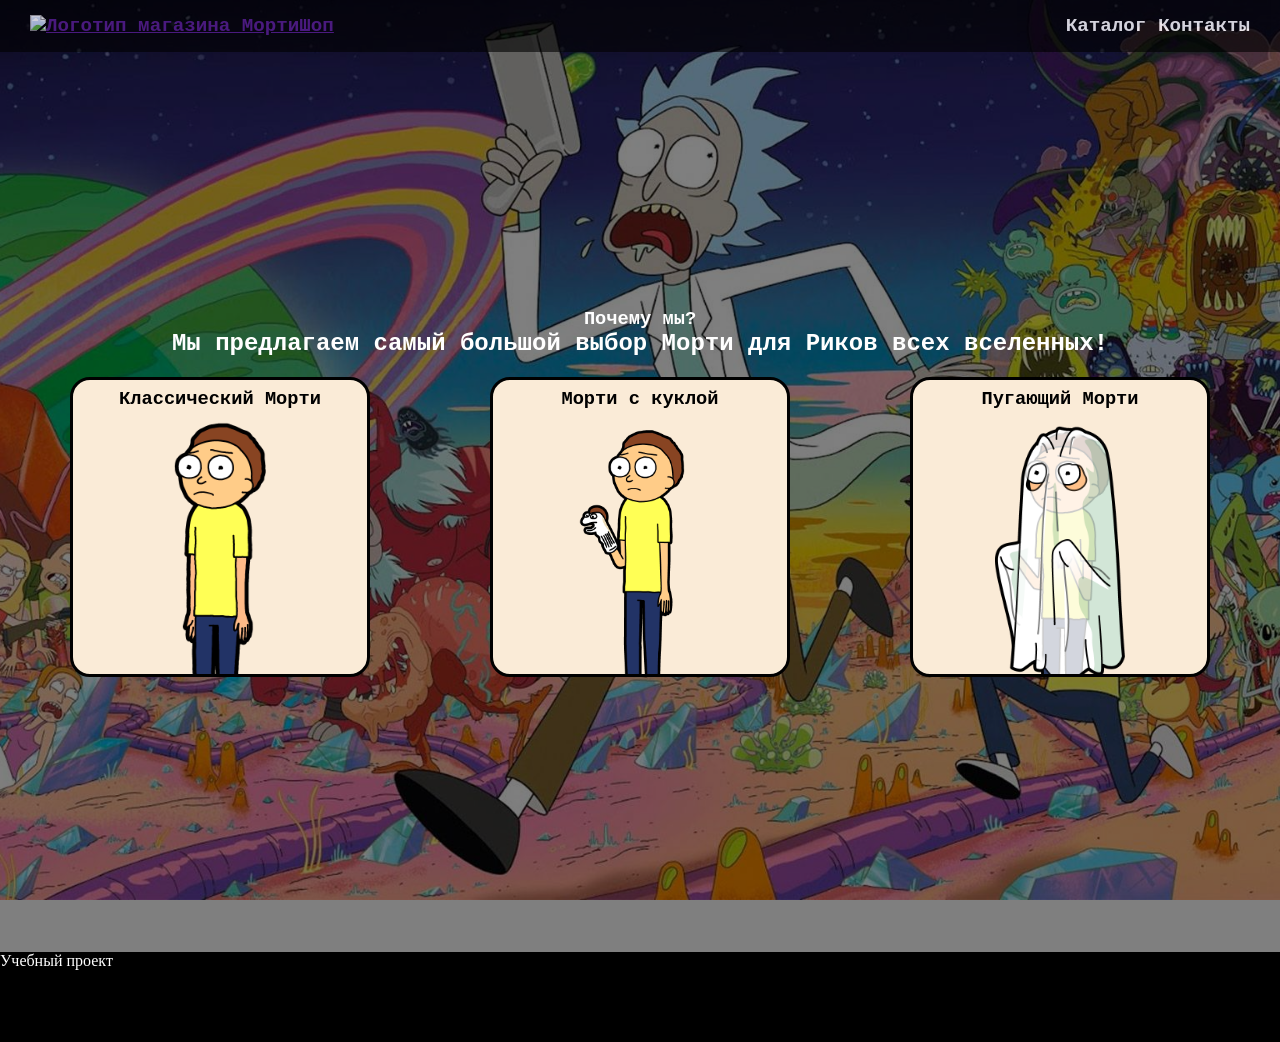
==== index.html @ c3d55243 "v1.0" ====
<!DOCTYPE html>
<html lang="ru">
<head>
    <meta charset="UTF-8">
    <meta name="viewport" content="width=device-width, initial-scale=1.0">
    <title>MortyShop</title>
    <link rel="stylesheet" href="style.css">
</head>
<body>
    <section class="background">
        <header class="header">
            <div>
                <a href="">
                    <img src="images/logo.jpg" alt="Логотип магазина МортиШоп" class="logo">
                </a>
            </div>
            <nav class="header_buttons">
                Каталог
                Контакты
            </nav>
        </header>
        <section class="hero_section">
            <h1>
                Почему мы?
            </h1>
            <h2>
                Мы предлагаем самый большой выбор Морти для Риков всех вселенных!
            </h2>
            <section class="morty_cards_section">
                <section class="morty_card">
                    <h3>Классический Морти</h3>
                    <img src="images/Mortys/Morty.webp" alt="">
                </section>

                <section class="morty_card">
                    <h3>Морти с куклой</h3>
                    <img src="images/Mortys/MortyPuppetMortyFront.png" alt="">
                </section>

                <section class="morty_card">
                    <h3>Пугающий Морти</h3>
                    <img src="images/Mortys/Spoooky_Morty.webp" alt="">
                </section>

                
            </section>
        </section>
        <footer class="footer">
            Учебный проект
        </footer>
    </section>
</body>
</html>
---- style.css ----
* {
  margin: 0;
  padding: 0;
  box-sizing: border-box;
}

html, body {
  width: 100%;
  min-height: 100%;
  margin: 0;
  padding: 0;
}

.background {
    min-height: 100vh;
    min-height: 100dvh;
    background-image: url(images/background.jpg);
    background-position: center center;
    background-repeat: no-repeat;
    background-attachment: fixed;
    background-size: cover;
}

.header {
    display: flex;
    justify-content: space-between;
    align-items: center;
    padding: 15px 30px;
    background-color: rgba(0, 0, 0);
    color: white;
    font-family: 'Courier New', Courier, monospace;
    font-size: larger;
    font-weight: bold;
    opacity: 0.8;
}

.logo {
    height: 10vh;
}

.hero_section {
    background-color: rgba(0, 0, 0, 0.5);
    color: white;
    font-family: 'Courier New', Courier, monospace;
    min-height: 100dvh;
    width: 100%;
    display: flex;
    flex-direction: column;
    justify-content: center;
    align-items: center;
}

.morty_cards_section {
    display: grid;
    grid-template-columns: repeat(auto-fit, minmax(300px, 1fr));
    gap: 20px;
    padding: 20px;
    justify-items: center;
    width: 100%;
    max-width: 1300px;
}

.morty_card {
    width: 300px;
    height: 300px;
    border: 3px solid black;
    background-color: antiquewhite;
    border-radius: 20px;
    display: flex;
    flex-direction: column;
    color: black;
    align-items: center;
    text-align: center;
    overflow: hidden;
}

.morty_card h3 {
    margin: 8px 0 12px;
    width: 100%;;
}

.morty_card img {
    min-height: 0;
    object-fit: contain;
    flex: 1;
    width: 100%;
}

.footer {
    background-color: black;
    color: white;
    height: 10vh;
    display: flex;
}
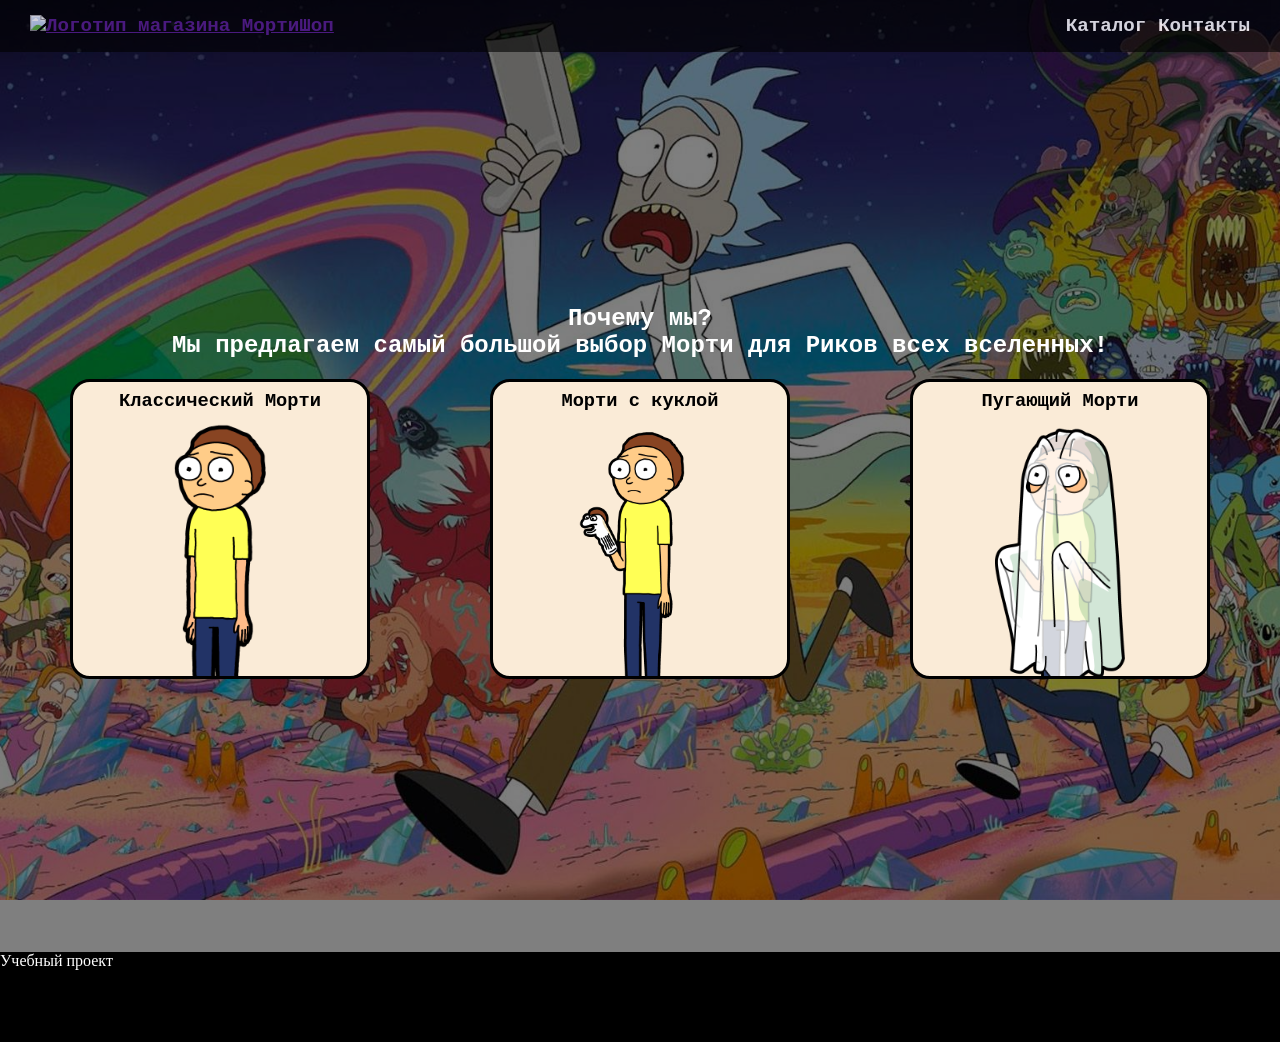
==== commit b9f07ad7: "fix: Missing logo fix" ====
--- a/index.html
+++ b/index.html
@@ -7,7 +7,7 @@
     <link rel="stylesheet" href="style.css">
 </head>
 <body>
-    <section class="background">
+    <div class="background">
         <header class="header">
             <div>
                 <a href="">
@@ -27,6 +27,7 @@
                 Мы предлагаем самый большой выбор Морти для Риков всех вселенных!
             </h2>
             <section class="morty_cards_section">
+                
                 <section class="morty_card">
                     <h3>Классический Морти</h3>
                     <img src="images/Mortys/Morty.webp" alt="">
@@ -42,12 +43,12 @@
                     <img src="images/Mortys/Spoooky_Morty.webp" alt="">
                 </section>
 
-                
+
             </section>
         </section>
         <footer class="footer">
             Учебный проект
         </footer>
-    </section>
+    </div>
 </body>
 </html>
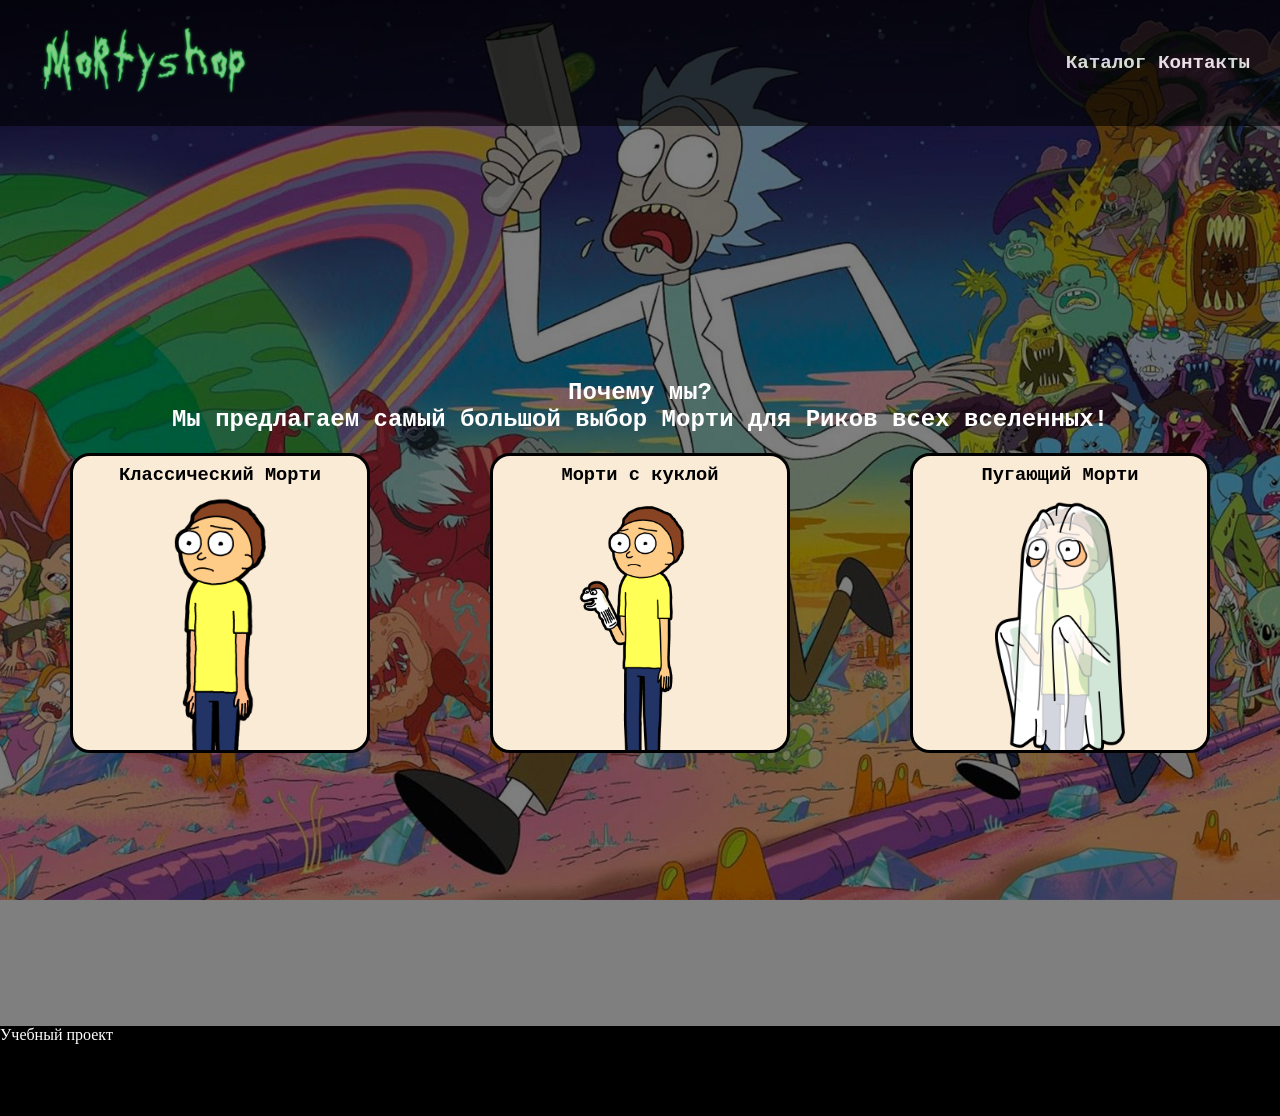
==== commit 90ddeb9c: "fix: images/logo.jpg changed to images/Logo.jpg" ====
--- a/index.html
+++ b/index.html
@@ -11,7 +11,7 @@
         <header class="header">
             <div>
                 <a href="">
-                    <img src="images/logo.jpg" alt="Логотип магазина МортиШоп" class="logo">
+                    <img src="images/Logo.jpg" alt="Логотип магазина МортиШоп" class="logo">
                 </a>
             </div>
             <nav class="header_buttons">
@@ -27,7 +27,7 @@
                 Мы предлагаем самый большой выбор Морти для Риков всех вселенных!
             </h2>
             <section class="morty_cards_section">
-                
+
                 <section class="morty_card">
                     <h3>Классический Морти</h3>
                     <img src="images/Mortys/Morty.webp" alt="">
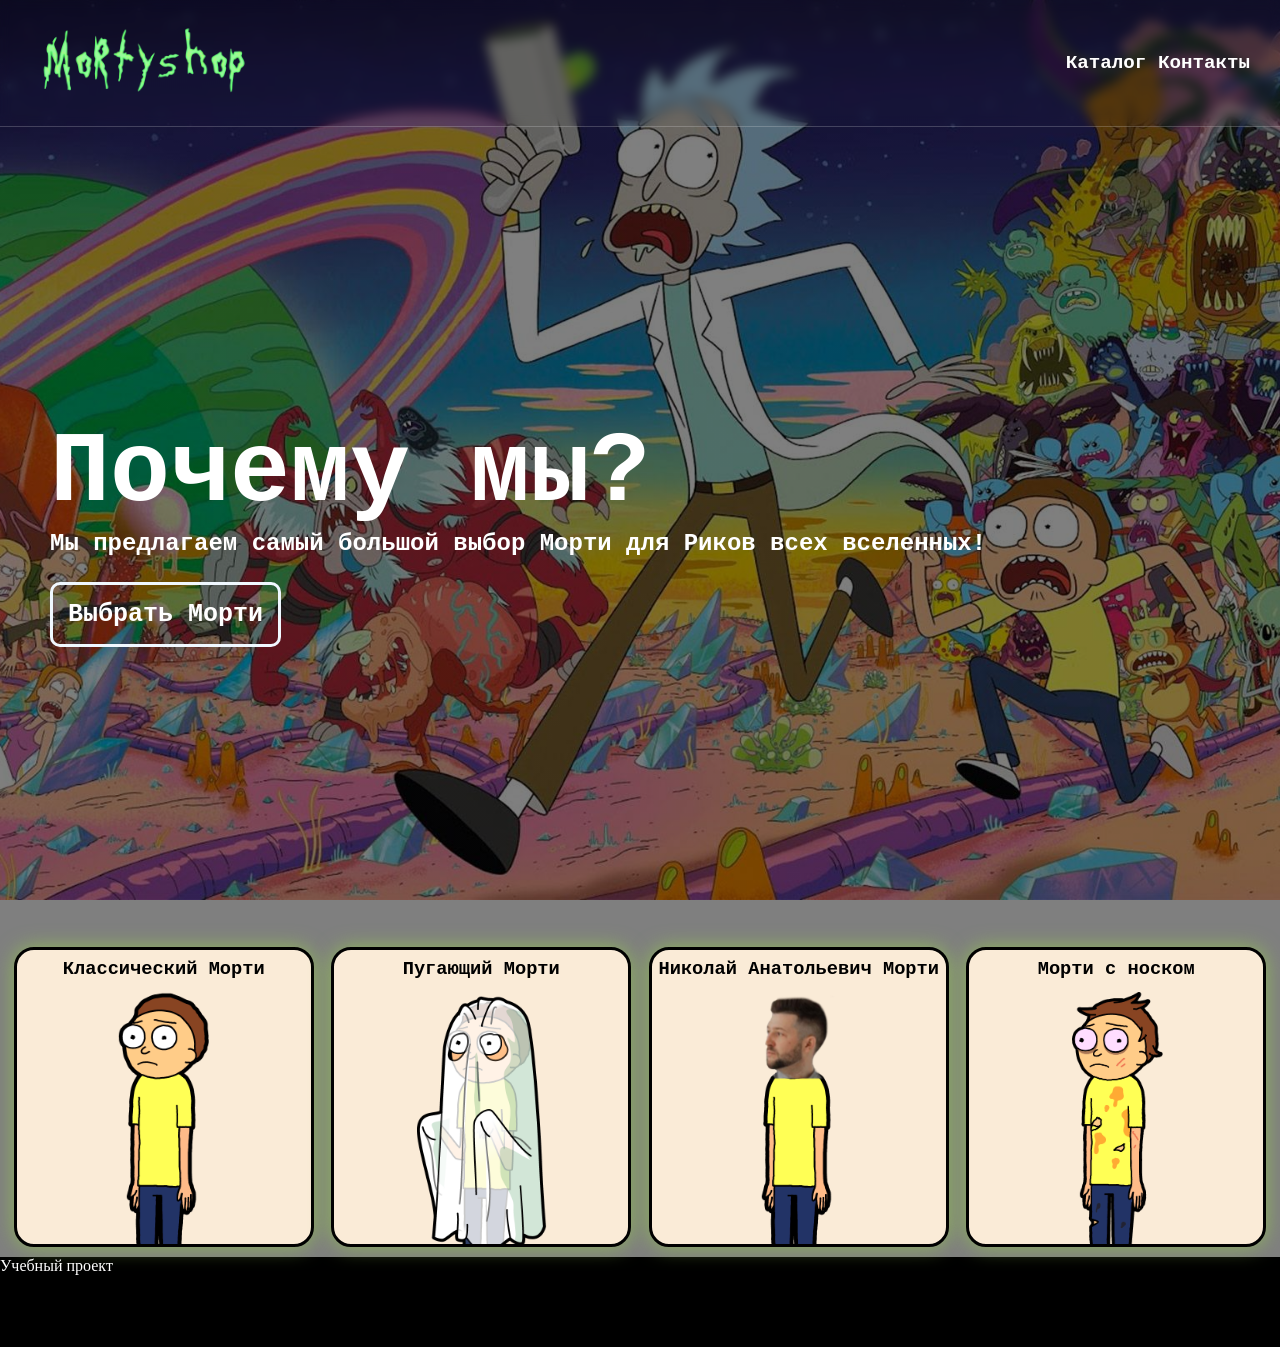
==== commit b0cab701: "feat: header changes" ====
--- a/index.html
+++ b/index.html
@@ -8,10 +8,11 @@
 </head>
 <body>
     <div class="background">
+
         <header class="header">
             <div>
                 <a href="">
-                    <img src="images/Logo.jpg" alt="Логотип магазина МортиШоп" class="logo">
+                    <img src="images/Logo.png" alt="Логотип магазина МортиШоп" class="logo">
                 </a>
             </div>
             <nav class="header_buttons">
@@ -19,6 +20,7 @@
                 Контакты
             </nav>
         </header>
+
         <section class="hero_section">
             <h1>
                 Почему мы?
@@ -26,26 +28,31 @@
             <h2>
                 Мы предлагаем самый большой выбор Морти для Риков всех вселенных!
             </h2>
-            <section class="morty_cards_section">
+            <a href="#catalog" class="catalog_button">Выбрать Морти</a>
+        </section>
 
-                <section class="morty_card">
-                    <h3>Классический Морти</h3>
-                    <img src="images/Mortys/Morty.webp" alt="">
-                </section>
+        <section class="morty_cards_section" id="catalog">
+            <section class="morty_card">
+                <h3>Классический Морти</h3>
+                <img src="images/Mortys/Morty.webp" alt="">
+            </section>
 
-                <section class="morty_card">
-                    <h3>Морти с куклой</h3>
-                    <img src="images/Mortys/MortyPuppetMortyFront.png" alt="">
-                </section>
+            <section class="morty_card">
+                <h3>Пугающий Морти</h3>
+                <img src="images/Mortys/Spoooky_Morty.webp" alt="">
+            </section>
 
-                <section class="morty_card">
-                    <h3>Пугающий Морти</h3>
-                    <img src="images/Mortys/Spoooky_Morty.webp" alt="">
-                </section>
+            <section class="morty_card">
+                <h3>Николай Анатольевич Морти</h3>
+                <img src="images/Mortys/NikolayAnatolievichMorty.png" alt="">
+            </section>
 
-
+            <section class="morty_card">
+                <h3>Морти с носком</h3>
+                <img src="images/Mortys/Scruffy_Morty.webp" alt="">
             </section>
         </section>
+
         <footer class="footer">
             Учебный проект
         </footer>
--- a/style.css
+++ b/style.css
@@ -9,29 +9,31 @@
   min-height: 100%;
   margin: 0;
   padding: 0;
+  scroll-behavior: smooth;
 }
 
 .background {
-    min-height: 100vh;
     min-height: 100dvh;
-    background-image: url(images/background.jpg);
-    background-position: center center;
-    background-repeat: no-repeat;
-    background-attachment: fixed;
-    background-size: cover;
+    background:
+        linear-gradient(rgba(0, 0, 0, 0.5), rgba(0, 0, 0, 0.5)),
+        url(images/background.jpg) center / cover no-repeat fixed;
 }
 
 .header {
+    position: sticky;
+    top: 0;
+    z-index: 100%;
     display: flex;
     justify-content: space-between;
     align-items: center;
     padding: 15px 30px;
-    background-color: rgba(0, 0, 0);
+    background-color: transparent;
+    backdrop-filter: blur(6px);
+    border-bottom: 1px solid rgba(255, 255, 255, 0.2);
     color: white;
     font-family: 'Courier New', Courier, monospace;
     font-size: larger;
     font-weight: bold;
-    opacity: 0.8;
 }
 
 .logo {
@@ -39,10 +41,9 @@
 }
 
 .hero_section {
-    background-color: rgba(0, 0, 0, 0.5);
     color: white;
     font-family: 'Courier New', Courier, monospace;
-    min-height: 100dvh;
+    min-height: calc(100dvh - 90px);
     width: 100%;
     display: flex;
     flex-direction: column;
@@ -50,14 +51,53 @@
     align-items: center;
 }
 
+.hero_section h1{
+    align-self: flex-start;
+    justify-content: left;
+    font-size: 100px;
+    margin-left: 50px;
+}
+
+.hero_section h2 {
+    align-self: flex-start;
+    justify-content: left;
+    margin-left: 50px;
+}
+
+.catalog_button {
+    align-self: flex-start;
+    justify-content: left;
+    margin-left: 50px;
+    color: white;
+    font-size: 25px;
+    font-weight: 600;
+    margin-top: 25px;
+    border: 3px solid white;
+    border-radius: 10px;
+    padding: 15px;
+    border-color: aliceblue;
+    text-decoration: none;
+}
+
+.catalog_button:hover {
+    color: black;
+    background-color: white;
+}
+
+#catalog {
+    scroll-margin-top: 90px; 
+}
+
 .morty_cards_section {
     display: grid;
     grid-template-columns: repeat(auto-fit, minmax(300px, 1fr));
-    gap: 20px;
-    padding: 20px;
+    gap: 10px;
+    padding: 10px;
     justify-items: center;
     width: 100%;
     max-width: 1300px;
+    font-family: 'Courier New', Courier, monospace;
+    margin: 0 auto;
 }
 
 .morty_card {
@@ -72,6 +112,13 @@
     align-items: center;
     text-align: center;
     overflow: hidden;
+    box-shadow: 0 0 20px rgba(151, 206, 76, 0.7);
+    transition: transform 0.2s, box-shadow 0.2s;
+}
+
+.morty_card:hover {
+    transform: translateY(-6px);
+    box-shadow: 0 14px 30px rgba(0, 0, 0, 0.5);
 }
 
 .morty_card h3 {
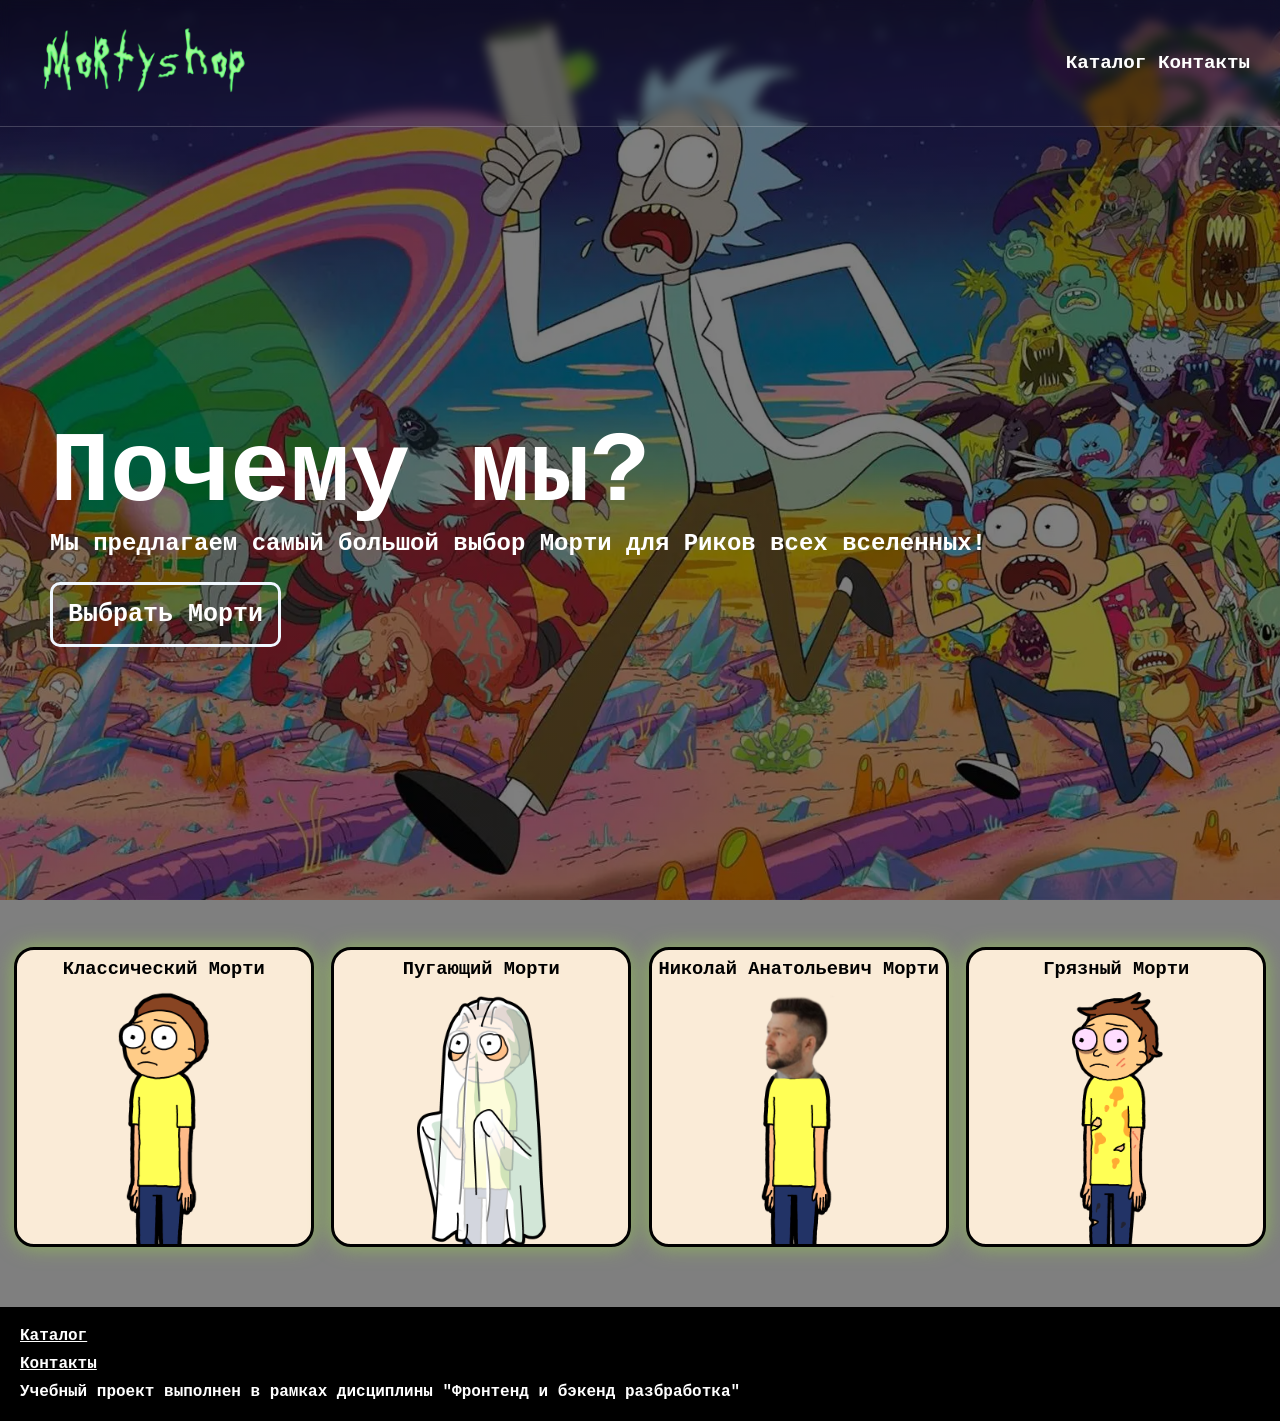
==== commit cc43f3f3: "feat: some accessibility improvements" ====
--- a/index.html
+++ b/index.html
@@ -2,6 +2,7 @@
 <html lang="ru">
 <head>
     <meta charset="UTF-8">
+    <meta name="description" content="МортиШоп — магазин Морти для Риков всех вселенных">
     <meta name="viewport" content="width=device-width, initial-scale=1.0">
     <title>MortyShop</title>
     <link rel="stylesheet" href="style.css">
@@ -21,40 +22,44 @@
             </nav>
         </header>
 
-        <section class="hero_section">
-            <h1>
-                Почему мы?
-            </h1>
-            <h2>
-                Мы предлагаем самый большой выбор Морти для Риков всех вселенных!
-            </h2>
-            <a href="#catalog" class="catalog_button">Выбрать Морти</a>
-        </section>
-
-        <section class="morty_cards_section" id="catalog">
-            <section class="morty_card">
-                <h3>Классический Морти</h3>
-                <img src="images/Mortys/Morty.webp" alt="">
+        <main>
+            <section class="hero_section">
+                <h1>
+                    Почему мы?
+                </h1>
+                <h2>
+                    Мы предлагаем самый большой выбор Морти для Риков всех вселенных!
+                </h2>
+                <a href="#catalog" class="catalog_button">Выбрать Морти</a>
             </section>
 
-            <section class="morty_card">
-                <h3>Пугающий Морти</h3>
-                <img src="images/Mortys/Spoooky_Morty.webp" alt="">
+            <section class="morty_cards_section" id="catalog">
+                <article class="morty_card">
+                    <h3>Классический Морти</h3>
+                    <img src="images/Mortys/Morty.webp" alt="Классический Морти в желтой футболке">
+                </article>
+
+                <article class="morty_card">
+                    <h3>Пугающий Морти</h3>
+                    <img src="images/Mortys/Spoooky_Morty.webp" alt="Классический Морти накрытый простыней с отверстиями для глаз">
+                </article>
+
+                <article class="morty_card">
+                    <h3>Николай Анатольевич Морти</h3>
+                    <img src="images/Mortys/NikolayAnatolievichMorty.png" alt="Николай Анатольевич Морти">
+                </article>
+
+                <article class="morty_card">
+                    <h3>Грязный Морти</h3>
+                    <img src="images/Mortys/Scruffy_Morty.webp" alt="Морти в плохом внешнем виде">
+                </article>
             </section>
-
-            <section class="morty_card">
-                <h3>Николай Анатольевич Морти</h3>
-                <img src="images/Mortys/NikolayAnatolievichMorty.png" alt="">
-            </section>
-
-            <section class="morty_card">
-                <h3>Морти с носком</h3>
-                <img src="images/Mortys/Scruffy_Morty.webp" alt="">
-            </section>
-        </section>
+        </main>
 
         <footer class="footer">
-            Учебный проект
+            <a href="">Каталог</a>
+            <a href="">Контакты</a>
+            Учебный проект выполнен в рамках дисциплины "Фронтенд и бэкенд разбработка"
         </footer>
     </div>
 </body>
--- a/style.css
+++ b/style.css
@@ -16,13 +16,13 @@
     min-height: 100dvh;
     background:
         linear-gradient(rgba(0, 0, 0, 0.5), rgba(0, 0, 0, 0.5)),
-        url(images/background.jpg) center / cover no-repeat fixed;
+        url(images/background.webp) center / cover no-repeat fixed;
 }
 
 .header {
     position: sticky;
     top: 0;
-    z-index: 100%;
+    z-index: 100;
     display: flex;
     justify-content: space-between;
     align-items: center;
@@ -134,8 +134,18 @@
 }
 
 .footer {
+    margin-top: 50px;
+    display: flex;
+    flex-direction: column;
     background-color: black;
     color: white;
-    height: 10vh;
-    display: flex;
+    padding: 20px;
+    font-family: 'Courier New', Courier, monospace;
+    font-weight: 600;
+    justify-content: space-between;
+}
+
+.footer a {
+    color: white;
+    padding-bottom: 10px;
 }
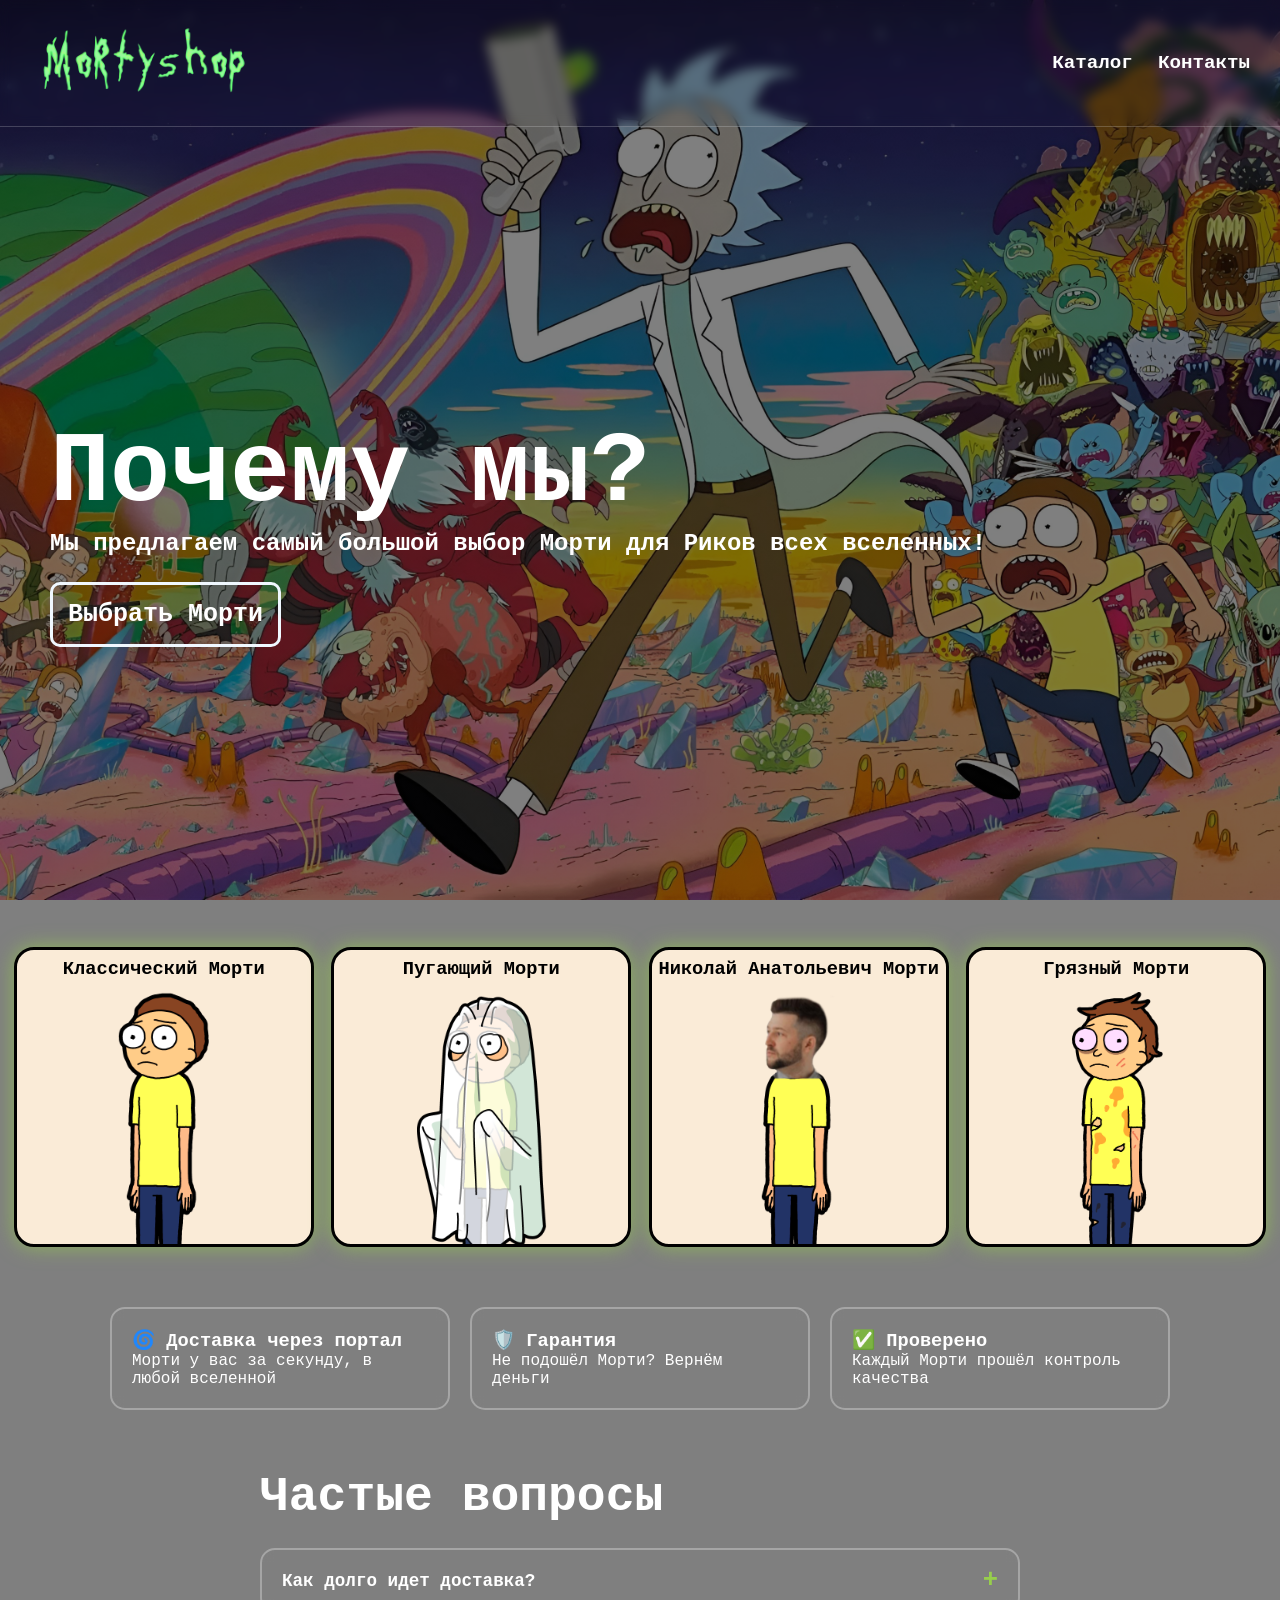
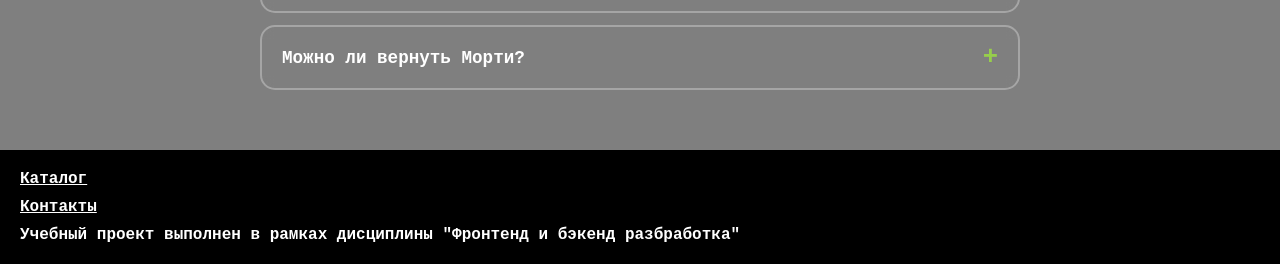
==== commit 2f7bee70: "add: new header, features, faq" ====
--- a/index.html
+++ b/index.html
@@ -16,9 +16,13 @@
                     <img src="images/Logo.png" alt="Логотип магазина МортиШоп" class="logo">
                 </a>
             </div>
+            
+            <input type="checkbox" id="menu_check" class="menu_check">
+            <label for="menu_check" class="menu_toggle" aria-label="Открыть меню">☰</label>
+
             <nav class="header_buttons">
-                Каталог
-                Контакты
+                <a href="">Каталог</a>
+                <a href="">Контакты</a>
             </nav>
         </header>
 
@@ -54,6 +58,33 @@
                     <img src="images/Mortys/Scruffy_Morty.webp" alt="Морти в плохом внешнем виде">
                 </article>
             </section>
+
+            <section class="features">
+                <article class="feature">
+                    <h3>🌀 Доставка через портал</h3>
+                    <p>Морти у вас за секунду, в любой вселенной</p>
+                </article>
+                <article class="feature">
+                    <h3>🛡️ Гарантия</h3>
+                    <p>Не подошёл Морти? Вернём деньги</p>
+                </article>
+                <article class="feature">
+                    <h3>✅ Проверено</h3>
+                    <p>Каждый Морти прошёл контроль качества</p>
+                </article>
+            </section>
+            
+            <section class="faq">
+                <h2>Частые вопросы</h2>
+                <details>
+                    <summary>Как долго идет доставка?</summary>
+                    <p>Через портал — мгновенно. Обычной почтой — 3-5 дней</p>
+                </details>
+                <details>
+                    <summary>Можно ли вернуть Морти?</summary>
+                    <p>Да, в течение 14 дней.</p>
+                </details>
+            </section>
         </main>
 
         <footer class="footer">
--- a/style.css
+++ b/style.css
@@ -38,6 +38,57 @@
 
 .logo {
     height: 10vh;
+}
+
+.menu_check {
+    position: absolute;
+    opacity: 0;
+    pointer-events: none;
+}
+
+.menu_toggle {
+    display: none;
+    font-size: 28px;
+    padding: 4px 14px;
+    border: 2px solid white;
+    border-radius: 10px;
+    cursor: pointer;
+}
+
+.header_buttons {
+    display: flex;
+    gap: 25px;
+}
+
+.header_buttons a {
+    color: white;
+    text-decoration: none;
+}
+
+@media (max-width: 600px) {
+    .header {
+        flex-wrap: wrap;
+    }
+
+    .menu_toggle {
+        display: block;
+    }
+
+    .header_buttons {
+        display: none;
+        width: 100%;
+        flex-direction: column;
+        gap: 12px;
+        padding: 15px 0 5px;
+    }
+
+    .menu_check:checked ~ .header_buttons {
+        display: flex;
+    }
+
+    .menu_check:focus-visible + .menu_toggle {
+        outline: 3px solid #97ce4c;
+    }
 }
 
 .hero_section {
@@ -133,6 +184,92 @@
     width: 100%;
 }
 
+.features {
+    display: grid;
+    grid-template-columns: repeat(auto-fit, minmax(240px, 1fr));
+    gap: 20px;
+    max-width: 1100px;
+    margin: 50px auto;
+    padding: 0 20px;
+    color: white;
+    font-family: 'Courier New', Courier, monospace;
+}
+
+.feature {
+    padding: 20px;
+    border: 2px solid rgba(255, 255, 255, 0.3);
+    border-radius: 15px;
+    backdrop-filter: blur(6px);
+}
+
+.faq {
+    max-width: 800px;
+    margin: 60px auto;
+    padding: 0 20px;
+    color: white;
+    font-family: 'Courier New', Courier, monospace;
+}
+
+.faq h2 {
+    font-size: clamp(1.8rem, 5vw, 3rem);
+    margin-bottom: 24px;
+}
+
+.faq details {
+    margin-bottom: 12px;
+    border: 2px solid rgba(255, 255, 255, 0.3);
+    border-radius: 15px;
+    backdrop-filter: blur(6px);
+    transition: border-color 0.2s, box-shadow 0.2s;
+}
+
+.faq details:hover {
+    border-color: #97ce4c;
+}
+
+.faq details[open] {
+    border-color: #97ce4c;
+    box-shadow: 0 0 15px rgba(151, 206, 76, 0.5);
+}
+
+.faq summary {
+    display: flex;
+    justify-content: space-between;
+    align-items: center;
+    gap: 16px;
+    padding: 16px 20px;
+    font-size: 1.1rem;
+    font-weight: bold;
+    cursor: pointer;
+    list-style: none;
+}
+
+.faq summary::-webkit-details-marker {
+    display: none;                 
+}
+
+.faq summary::after {
+    content: "+";
+    font-size: 1.6rem;
+    color: #97ce4c;
+    flex-shrink: 0;
+}
+
+.faq details[open] summary::after {
+    content: "−";
+}
+
+.faq summary:focus-visible {
+    outline: 3px solid #97ce4c;
+    outline-offset: 3px;
+    border-radius: 15px;
+}
+
+.faq details p {
+    padding: 0 20px 18px;
+    line-height: 1.5;
+}
+
 .footer {
     margin-top: 50px;
     display: flex;
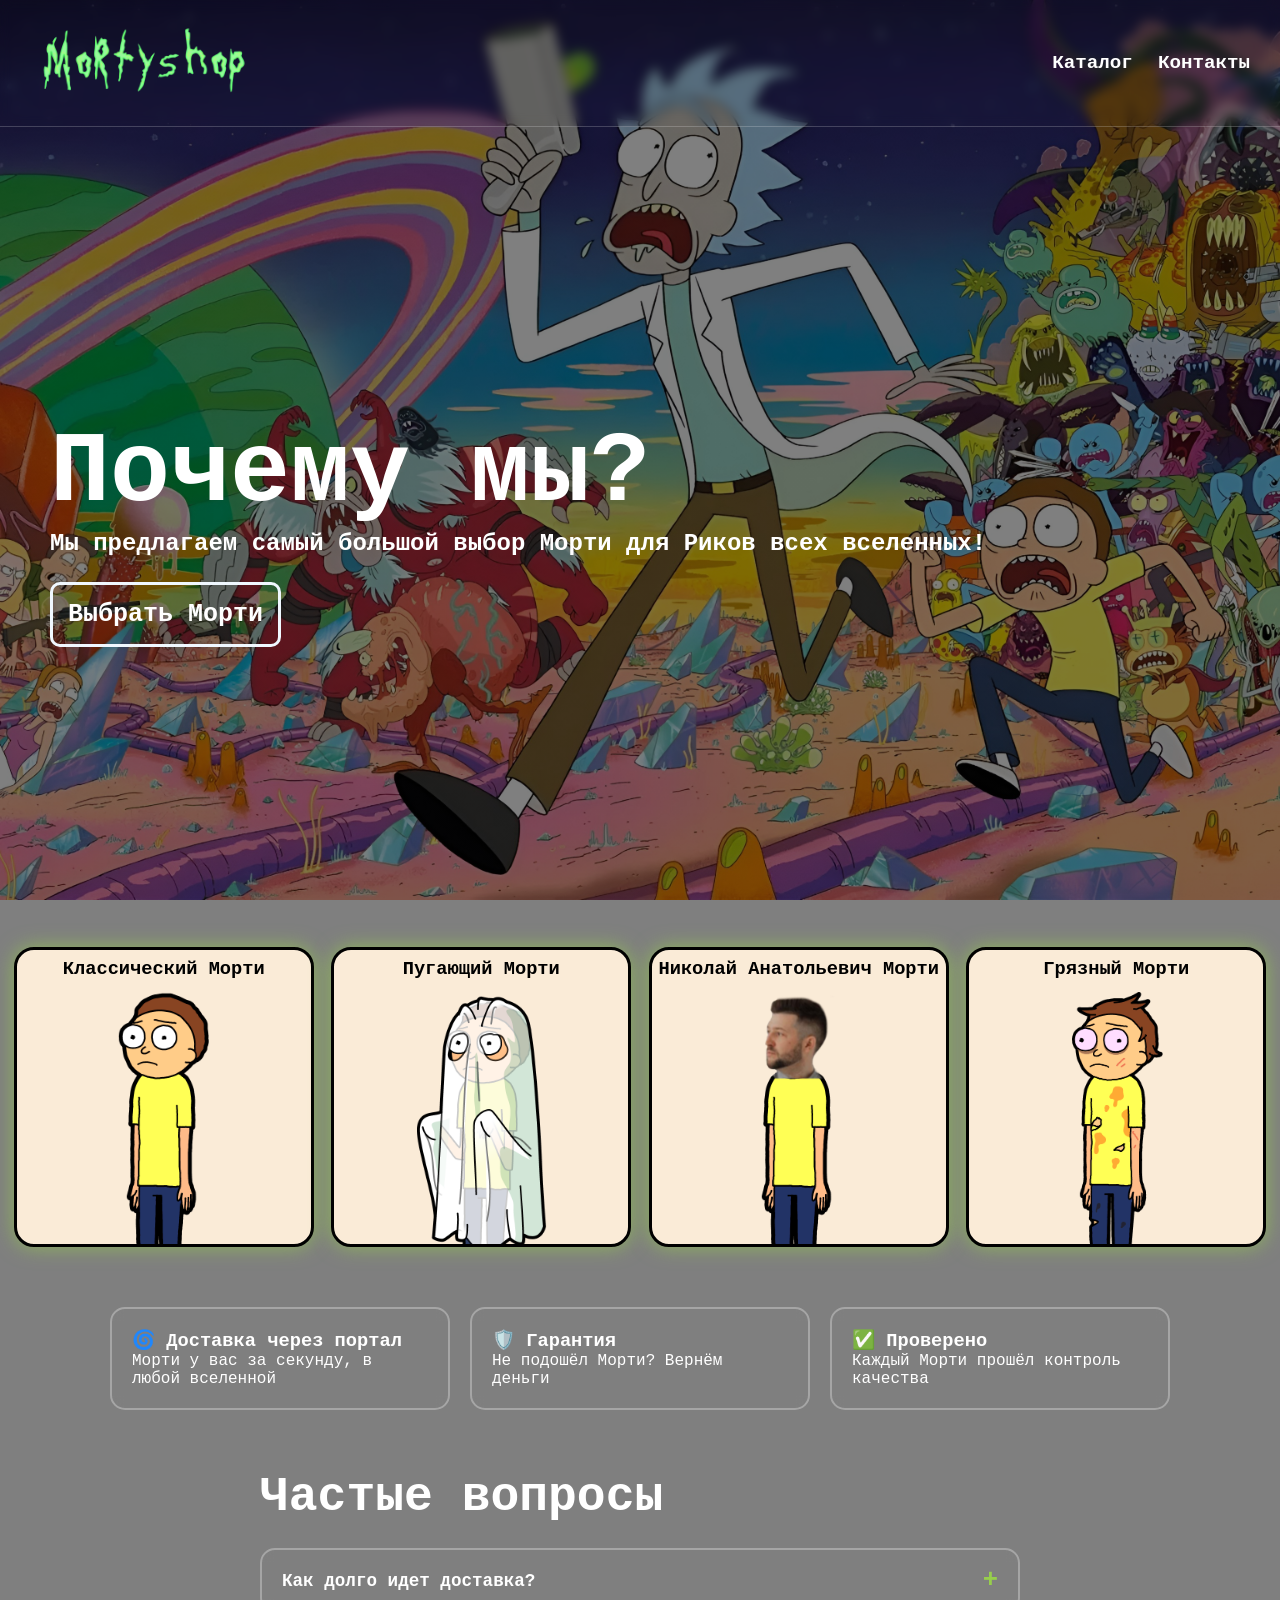
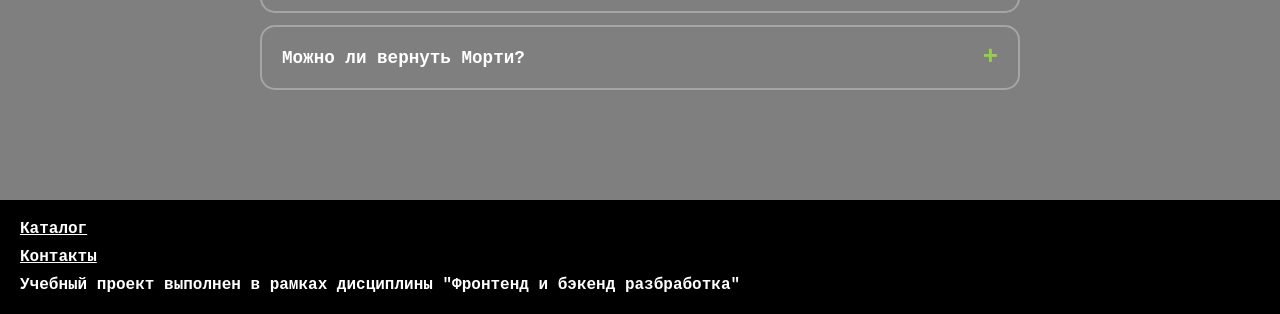
==== commit d5c2fdc2: "add: contacts page" ====
--- a/index.html
+++ b/index.html
@@ -12,7 +12,7 @@
 
         <header class="header">
             <div>
-                <a href="">
+                <a href="index.html">
                     <img src="images/Logo.png" alt="Логотип магазина МортиШоп" class="logo">
                 </a>
             </div>
@@ -21,8 +21,8 @@
             <label for="menu_check" class="menu_toggle" aria-label="Открыть меню">☰</label>
 
             <nav class="header_buttons">
-                <a href="">Каталог</a>
-                <a href="">Контакты</a>
+                <a href="catalog.html">Каталог</a>
+                <a href="contacts.html">Контакты</a>
             </nav>
         </header>
 
@@ -88,8 +88,8 @@
         </main>
 
         <footer class="footer">
-            <a href="">Каталог</a>
-            <a href="">Контакты</a>
+            <a href="catalog.html">Каталог</a>
+            <a href="contacts.html">Контакты</a>
             Учебный проект выполнен в рамках дисциплины "Фронтенд и бэкенд разбработка"
         </footer>
     </div>
--- a/style.css
+++ b/style.css
@@ -12,7 +12,13 @@
   scroll-behavior: smooth;
 }
 
+main {
+    flex: 1;
+}
+
 .background {
+    display: flex;
+    flex-direction: column;
     min-height: 100dvh;
     background:
         linear-gradient(rgba(0, 0, 0, 0.5), rgba(0, 0, 0, 0.5)),
@@ -285,4 +291,72 @@
 .footer a {
     color: white;
     padding-bottom: 10px;
+}
+
+.contacts_page {
+    max-width: 1100px;
+    margin: 0 auto;
+    padding: 40px 20px;
+    color: white;
+    font-family: 'Courier New', Courier, monospace;
+}
+
+.contacts_page h1 {
+    font-size: clamp(2rem, 7vw, 4rem);
+    margin-bottom: 30px;
+}
+
+.contacts_layout {
+    display: grid;
+    grid-template-columns: repeat(auto-fit, minmax(300px, 1fr));
+    gap: 30px;
+}
+
+.contacts_info,
+.contacts_form {
+    padding: 25px;
+    border: 2px solid rgba(255, 255, 255, 0.3);
+    border-radius: 15px;
+    backdrop-filter: blur(6px);
+}
+
+.contacts_info h2,
+.contacts_form h2 { margin-bottom: 16px; }
+
+.contacts_info address { font-style: normal; line-height: 1.8; }
+.contacts_info h3 { margin-top: 20px; }
+
+.contacts_info a { color: #97ce4c; }
+
+.contacts_form form {
+    display: flex;
+    flex-direction: column;
+    gap: 16px;
+}
+
+.field { display: flex; flex-direction: column; gap: 6px; }
+
+.field input,
+.field select,
+.field textarea {
+    width: 100%;
+    padding: 12px;
+    font-size: 16px;
+    font-family: inherit;
+    color: black;
+    background-color: antiquewhite;
+    border: 2px solid black;
+    border-radius: 10px;
+}
+
+.field input:focus-visible,
+.field select:focus-visible,
+.field textarea:focus-visible {
+    outline: 3px solid #97ce4c;
+}
+
+.contacts_form button {
+    background: transparent;
+    cursor: pointer;
+    font-family: inherit;
 }
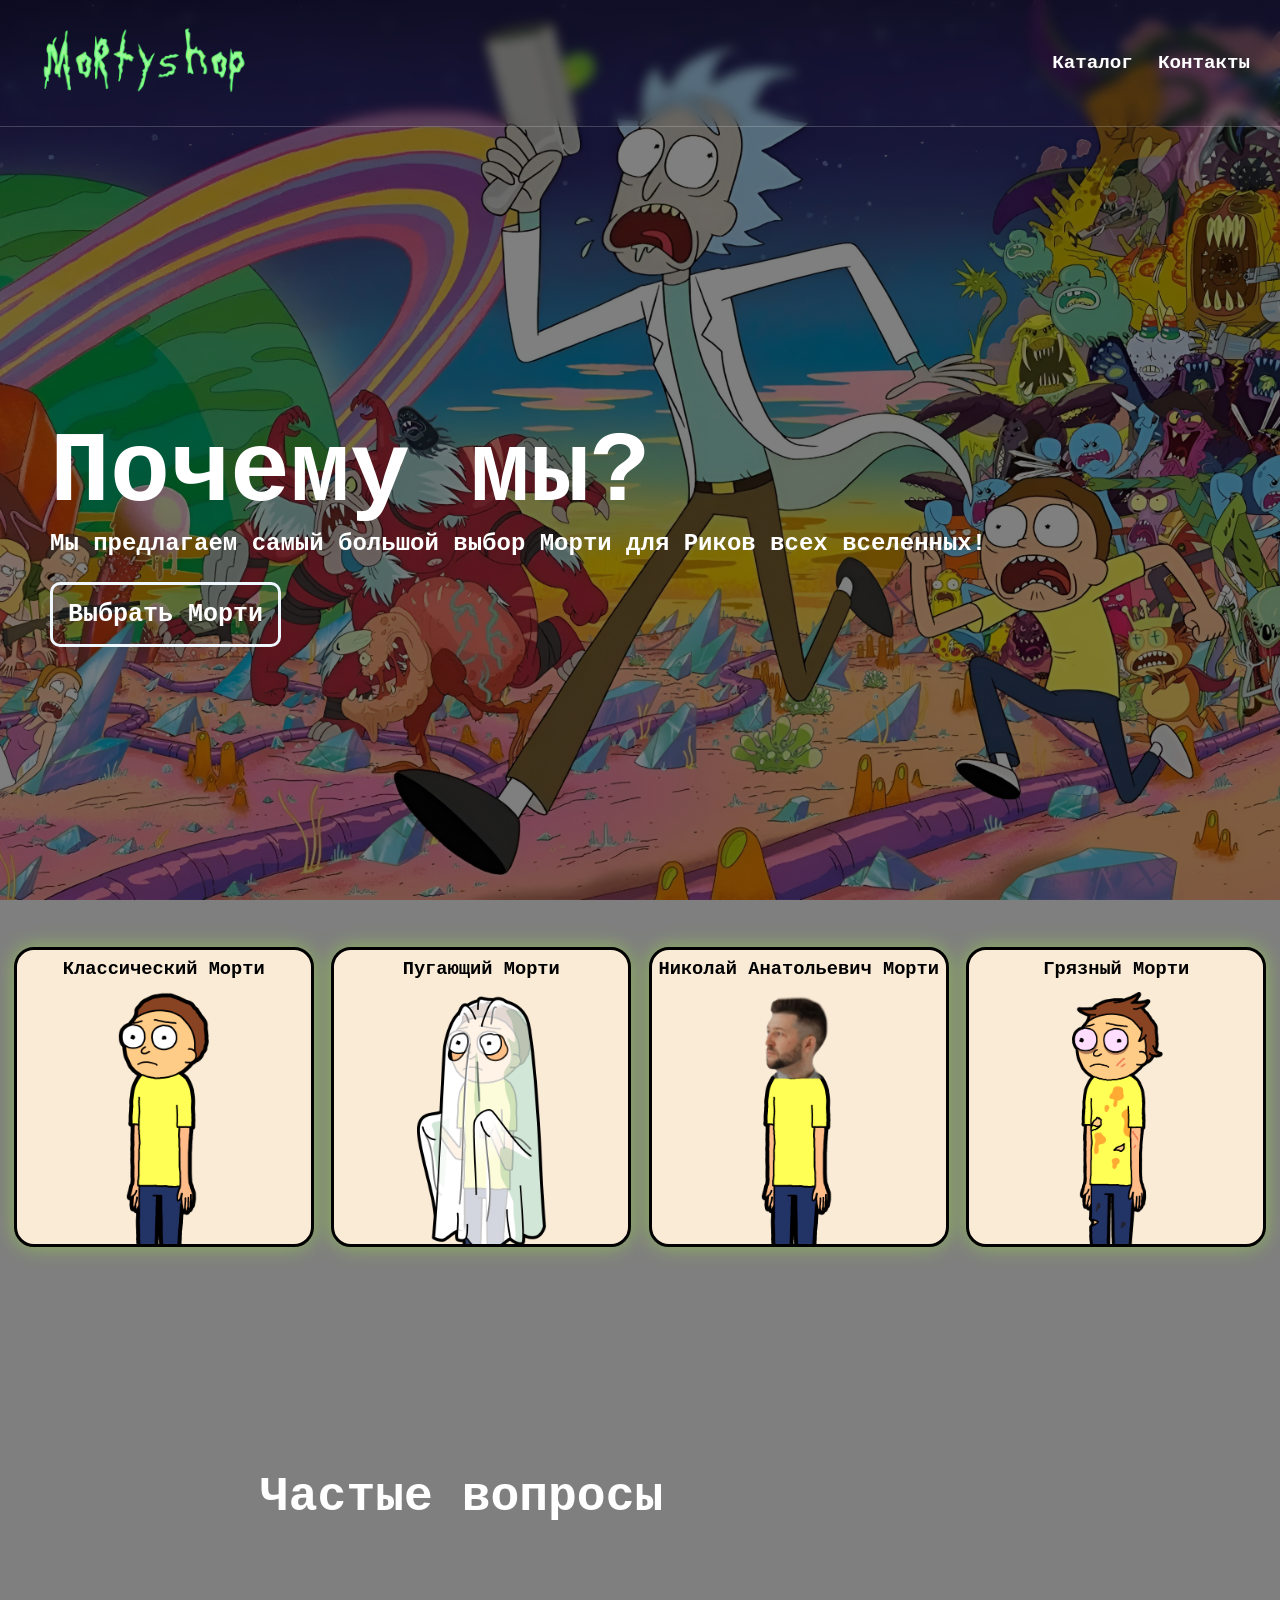
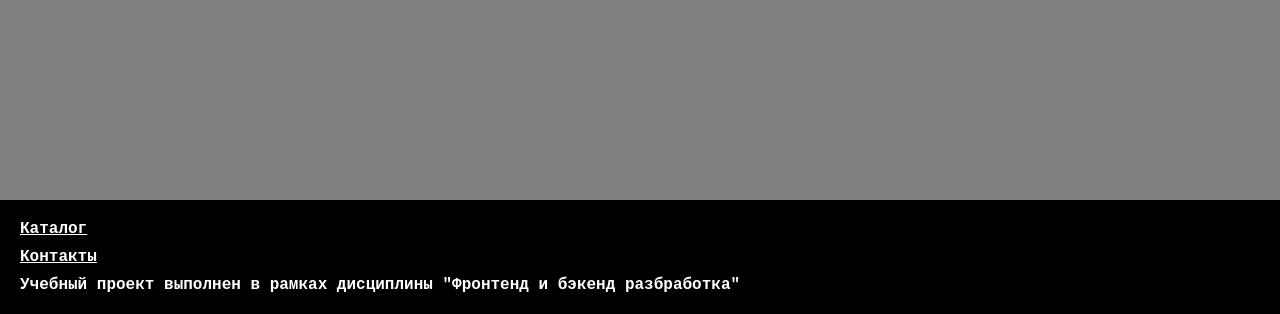
==== commit f357271c: "add: page icons" ====
--- a/index.html
+++ b/index.html
@@ -5,6 +5,7 @@
     <meta name="description" content="МортиШоп — магазин Морти для Риков всех вселенных">
     <meta name="viewport" content="width=device-width, initial-scale=1.0">
     <title>MortyShop</title>
+    <link rel="icon" href="images/Logo.png">
     <link rel="stylesheet" href="style.css">
 </head>
 <body>
